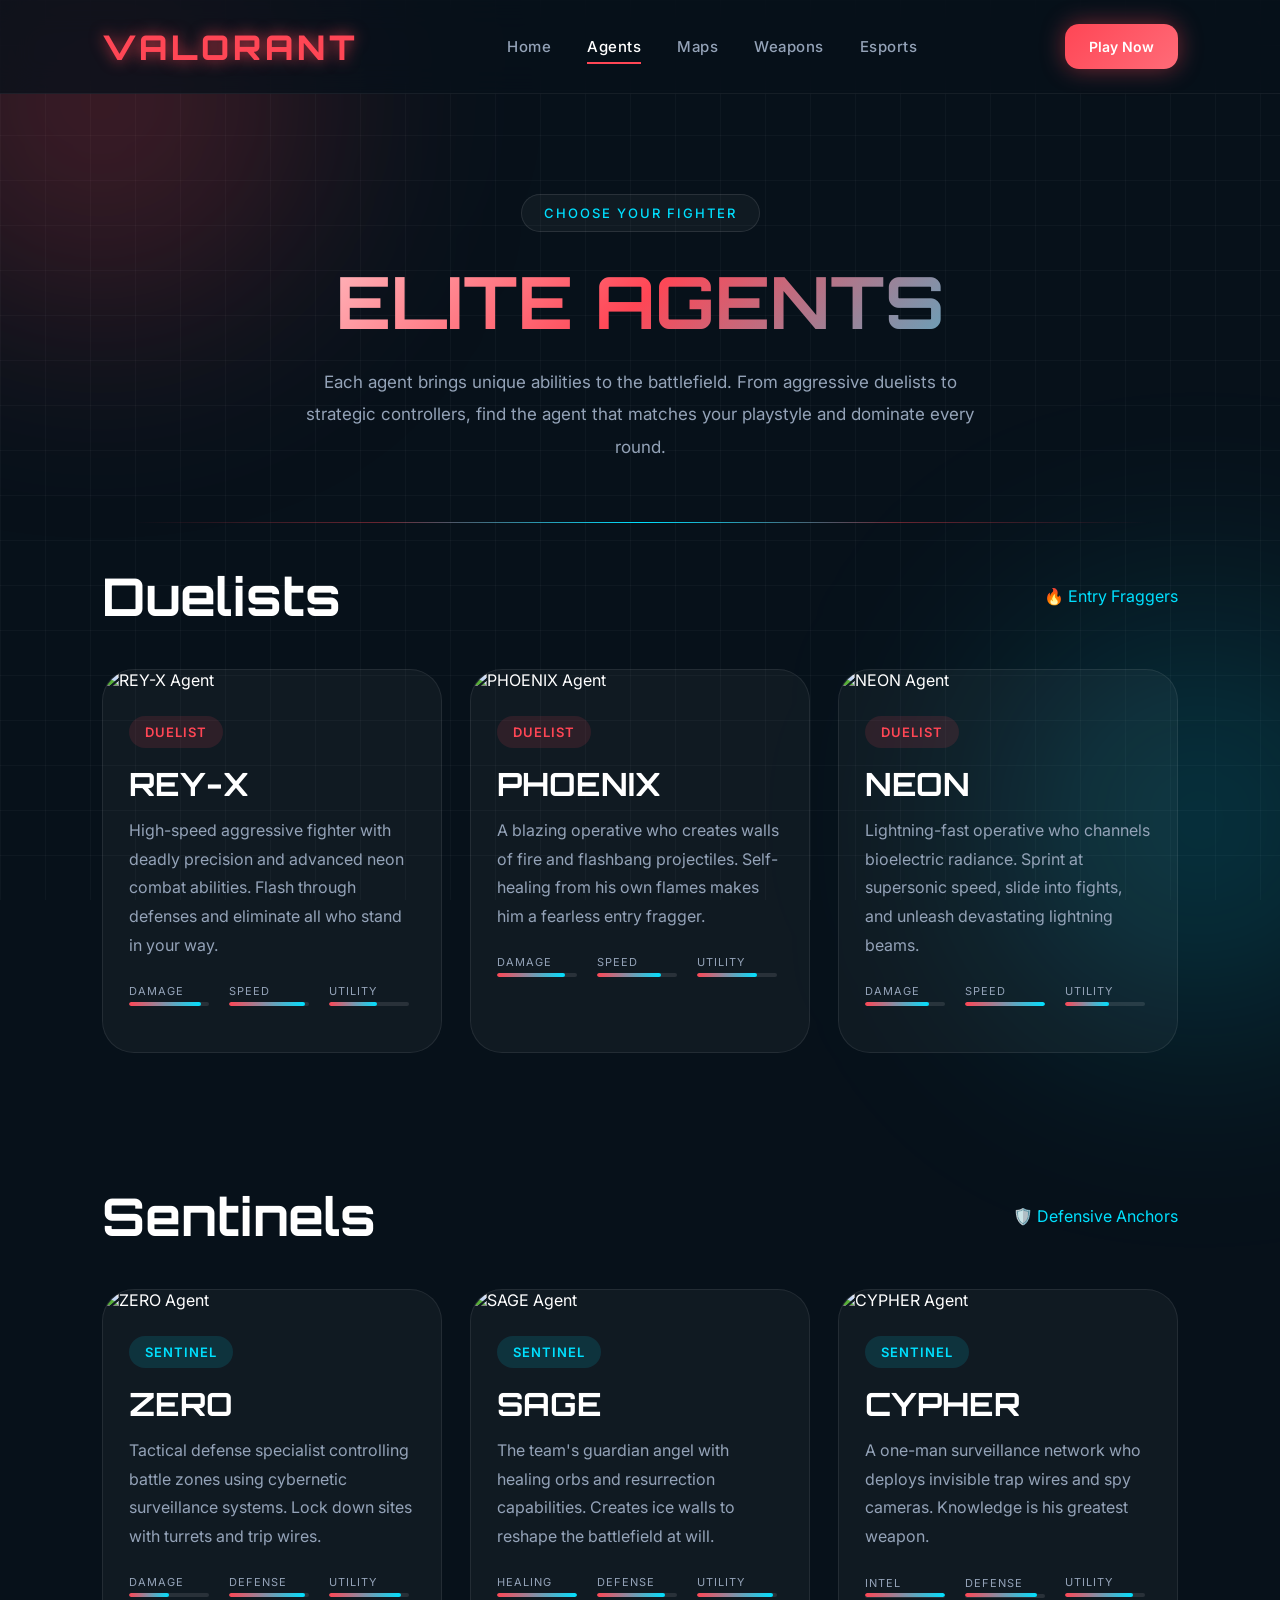
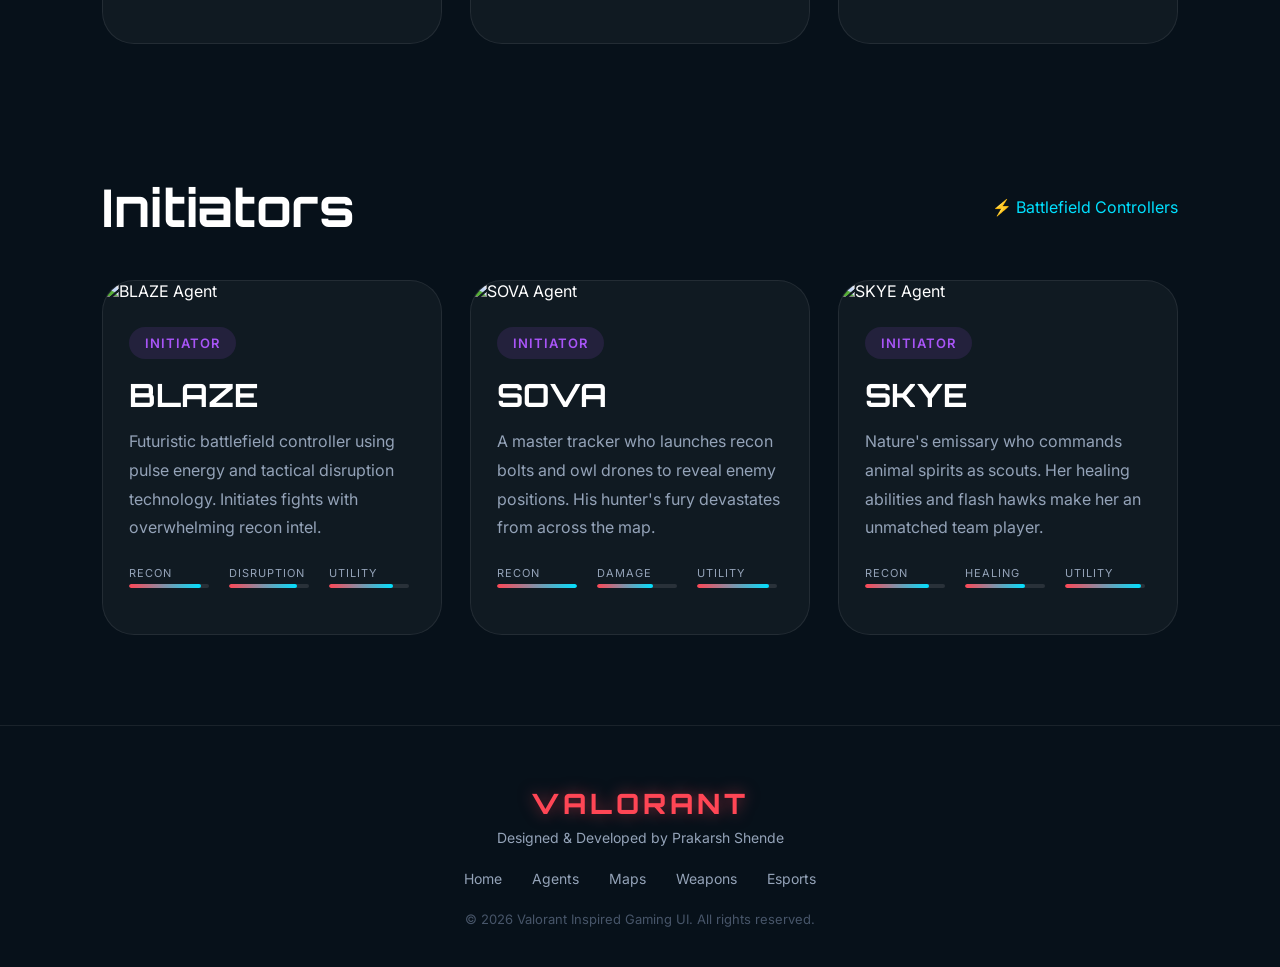
==== agents.html @ 0da6d556 "Valorant Tactical Gaming UI - Multi-page website with Agents, Maps, Weapons & Esports" ====
<!DOCTYPE html>
<html lang="en">
<head>
<meta charset="UTF-8">
<meta name="viewport" content="width=device-width, initial-scale=1.0">
<title>VALORANT // Agents — Choose Your Fighter</title>
<meta name="description" content="Explore all VALORANT agents — Duelists, Sentinels, Controllers, and Initiators. Master their unique abilities and dominate the battlefield.">
<link href="https://fonts.googleapis.com/css2?family=Orbitron:wght@400;500;700;800&family=Inter:wght@300;400;500;600;700&display=swap" rel="stylesheet">
<link rel="stylesheet" href="styles.css">
</head>
<body>

<div class="glow red"></div>
<div class="glow blue"></div>

<!-- NAVBAR -->
<nav>
    <a href="index.html" class="logo">VALORANT</a>
    <div class="menu">
        <a href="index.html">Home</a>
        <a href="agents.html" class="active">Agents</a>
        <a href="maps.html">Maps</a>
        <a href="weapons.html">Weapons</a>
        <a href="esports.html">Esports</a>
    </div>
    <a href="#" class="nav-btn">Play Now</a>
</nav>

<!-- PAGE HERO -->
<section class="page-hero fade-in">
    <small>CHOOSE YOUR FIGHTER</small>
    <h1>ELITE AGENTS</h1>
    <p>Each agent brings unique abilities to the battlefield. From aggressive duelists to strategic controllers, find the agent that matches your playstyle and dominate every round.</p>
</section>

<!-- DUELISTS -->
<section class="section fade-in">
    <div class="section-header">
        <h2>Duelists</h2>
        <span>🔥 Entry Fraggers</span>
    </div>
    <div class="grid">
        <div class="agent-card">
            <img src="https://images.unsplash.com/photo-1511512578047-dfb367046420?q=80&w=1200&auto=format&fit=crop" alt="REY-X Agent">
            <div class="agent-content">
                <div class="role">DUELIST</div>
                <h3>REY-X</h3>
                <p>High-speed aggressive fighter with deadly precision and advanced neon combat abilities. Flash through defenses and eliminate all who stand in your way.</p>
                <div class="weapon-stats" style="margin-bottom:20px;">
                    <div class="weapon-stat">
                        <label>Damage</label>
                        <div class="stat-bar"><div class="stat-fill" style="width:90%"></div></div>
                    </div>
                    <div class="weapon-stat">
                        <label>Speed</label>
                        <div class="stat-bar"><div class="stat-fill" style="width:95%"></div></div>
                    </div>
                    <div class="weapon-stat">
                        <label>Utility</label>
                        <div class="stat-bar"><div class="stat-fill" style="width:60%"></div></div>
                    </div>
                </div>
            </div>
        </div>
        <div class="agent-card">
            <img src="https://images.unsplash.com/photo-1560419015-7c427e8ae5ba?q=80&w=1200&auto=format&fit=crop" alt="PHOENIX Agent">
            <div class="agent-content">
                <div class="role">DUELIST</div>
                <h3>PHOENIX</h3>
                <p>A blazing operative who creates walls of fire and flashbang projectiles. Self-healing from his own flames makes him a fearless entry fragger.</p>
                <div class="weapon-stats" style="margin-bottom:20px;">
                    <div class="weapon-stat">
                        <label>Damage</label>
                        <div class="stat-bar"><div class="stat-fill" style="width:85%"></div></div>
                    </div>
                    <div class="weapon-stat">
                        <label>Speed</label>
                        <div class="stat-bar"><div class="stat-fill" style="width:80%"></div></div>
                    </div>
                    <div class="weapon-stat">
                        <label>Utility</label>
                        <div class="stat-bar"><div class="stat-fill" style="width:75%"></div></div>
                    </div>
                </div>
            </div>
        </div>
        <div class="agent-card">
            <img src="https://images.unsplash.com/photo-1614294149010-950b698f72c0?q=80&w=1200&auto=format&fit=crop" alt="NEON Agent">
            <div class="agent-content">
                <div class="role">DUELIST</div>
                <h3>NEON</h3>
                <p>Lightning-fast operative who channels bioelectric radiance. Sprint at supersonic speed, slide into fights, and unleash devastating lightning beams.</p>
                <div class="weapon-stats" style="margin-bottom:20px;">
                    <div class="weapon-stat">
                        <label>Damage</label>
                        <div class="stat-bar"><div class="stat-fill" style="width:80%"></div></div>
                    </div>
                    <div class="weapon-stat">
                        <label>Speed</label>
                        <div class="stat-bar"><div class="stat-fill" style="width:100%"></div></div>
                    </div>
                    <div class="weapon-stat">
                        <label>Utility</label>
                        <div class="stat-bar"><div class="stat-fill" style="width:55%"></div></div>
                    </div>
                </div>
            </div>
        </div>
    </div>
</section>

<!-- SENTINELS -->
<section class="section fade-in">
    <div class="section-header">
        <h2>Sentinels</h2>
        <span>🛡️ Defensive Anchors</span>
    </div>
    <div class="grid">
        <div class="agent-card">
            <img src="https://images.unsplash.com/photo-1542751110-97427bbecf20?q=80&w=1200&auto=format&fit=crop" alt="ZERO Agent">
            <div class="agent-content">
                <div class="role" style="background:rgba(0,224,255,0.12);color:var(--cyan);">SENTINEL</div>
                <h3>ZERO</h3>
                <p>Tactical defense specialist controlling battle zones using cybernetic surveillance systems. Lock down sites with turrets and trip wires.</p>
                <div class="weapon-stats" style="margin-bottom:20px;">
                    <div class="weapon-stat">
                        <label>Damage</label>
                        <div class="stat-bar"><div class="stat-fill" style="width:50%"></div></div>
                    </div>
                    <div class="weapon-stat">
                        <label>Defense</label>
                        <div class="stat-bar"><div class="stat-fill" style="width:95%"></div></div>
                    </div>
                    <div class="weapon-stat">
                        <label>Utility</label>
                        <div class="stat-bar"><div class="stat-fill" style="width:90%"></div></div>
                    </div>
                </div>
            </div>
        </div>
        <div class="agent-card">
            <img src="https://images.unsplash.com/photo-1550745165-9bc0b252726f?q=80&w=1200&auto=format&fit=crop" alt="SAGE Agent">
            <div class="agent-content">
                <div class="role" style="background:rgba(0,224,255,0.12);color:var(--cyan);">SENTINEL</div>
                <h3>SAGE</h3>
                <p>The team's guardian angel with healing orbs and resurrection capabilities. Creates ice walls to reshape the battlefield at will.</p>
                <div class="weapon-stats" style="margin-bottom:20px;">
                    <div class="weapon-stat">
                        <label>Healing</label>
                        <div class="stat-bar"><div class="stat-fill" style="width:100%"></div></div>
                    </div>
                    <div class="weapon-stat">
                        <label>Defense</label>
                        <div class="stat-bar"><div class="stat-fill" style="width:85%"></div></div>
                    </div>
                    <div class="weapon-stat">
                        <label>Utility</label>
                        <div class="stat-bar"><div class="stat-fill" style="width:95%"></div></div>
                    </div>
                </div>
            </div>
        </div>
        <div class="agent-card">
            <img src="https://images.unsplash.com/photo-1538481199705-c710c4e965fc?q=80&w=1200&auto=format&fit=crop" alt="CYPHER Agent">
            <div class="agent-content">
                <div class="role" style="background:rgba(0,224,255,0.12);color:var(--cyan);">SENTINEL</div>
                <h3>CYPHER</h3>
                <p>A one-man surveillance network who deploys invisible trap wires and spy cameras. Knowledge is his greatest weapon.</p>
                <div class="weapon-stats" style="margin-bottom:20px;">
                    <div class="weapon-stat">
                        <label>Intel</label>
                        <div class="stat-bar"><div class="stat-fill" style="width:100%"></div></div>
                    </div>
                    <div class="weapon-stat">
                        <label>Defense</label>
                        <div class="stat-bar"><div class="stat-fill" style="width:90%"></div></div>
                    </div>
                    <div class="weapon-stat">
                        <label>Utility</label>
                        <div class="stat-bar"><div class="stat-fill" style="width:85%"></div></div>
                    </div>
                </div>
            </div>
        </div>
    </div>
</section>

<!-- INITIATORS -->
<section class="section fade-in">
    <div class="section-header">
        <h2>Initiators</h2>
        <span>⚡ Battlefield Controllers</span>
    </div>
    <div class="grid">
        <div class="agent-card">
            <img src="https://images.unsplash.com/photo-1493711662062-fa541adb3fc8?q=80&w=1200&auto=format&fit=crop" alt="BLAZE Agent">
            <div class="agent-content">
                <div class="role" style="background:rgba(168,85,247,0.12);color:var(--purple);">INITIATOR</div>
                <h3>BLAZE</h3>
                <p>Futuristic battlefield controller using pulse energy and tactical disruption technology. Initiates fights with overwhelming recon intel.</p>
                <div class="weapon-stats" style="margin-bottom:20px;">
                    <div class="weapon-stat">
                        <label>Recon</label>
                        <div class="stat-bar"><div class="stat-fill" style="width:90%"></div></div>
                    </div>
                    <div class="weapon-stat">
                        <label>Disruption</label>
                        <div class="stat-bar"><div class="stat-fill" style="width:85%"></div></div>
                    </div>
                    <div class="weapon-stat">
                        <label>Utility</label>
                        <div class="stat-bar"><div class="stat-fill" style="width:80%"></div></div>
                    </div>
                </div>
            </div>
        </div>
        <div class="agent-card">
            <img src="https://images.unsplash.com/photo-1552820728-8b83bb6b2b28?q=80&w=1200&auto=format&fit=crop" alt="SOVA Agent">
            <div class="agent-content">
                <div class="role" style="background:rgba(168,85,247,0.12);color:var(--purple);">INITIATOR</div>
                <h3>SOVA</h3>
                <p>A master tracker who launches recon bolts and owl drones to reveal enemy positions. His hunter's fury devastates from across the map.</p>
                <div class="weapon-stats" style="margin-bottom:20px;">
                    <div class="weapon-stat">
                        <label>Recon</label>
                        <div class="stat-bar"><div class="stat-fill" style="width:100%"></div></div>
                    </div>
                    <div class="weapon-stat">
                        <label>Damage</label>
                        <div class="stat-bar"><div class="stat-fill" style="width:70%"></div></div>
                    </div>
                    <div class="weapon-stat">
                        <label>Utility</label>
                        <div class="stat-bar"><div class="stat-fill" style="width:90%"></div></div>
                    </div>
                </div>
            </div>
        </div>
        <div class="agent-card">
            <img src="https://images.unsplash.com/photo-1542332213-31f87348057f?q=80&w=1200&auto=format&fit=crop" alt="SKYE Agent">
            <div class="agent-content">
                <div class="role" style="background:rgba(168,85,247,0.12);color:var(--purple);">INITIATOR</div>
                <h3>SKYE</h3>
                <p>Nature's emissary who commands animal spirits as scouts. Her healing abilities and flash hawks make her an unmatched team player.</p>
                <div class="weapon-stats" style="margin-bottom:20px;">
                    <div class="weapon-stat">
                        <label>Recon</label>
                        <div class="stat-bar"><div class="stat-fill" style="width:80%"></div></div>
                    </div>
                    <div class="weapon-stat">
                        <label>Healing</label>
                        <div class="stat-bar"><div class="stat-fill" style="width:75%"></div></div>
                    </div>
                    <div class="weapon-stat">
                        <label>Utility</label>
                        <div class="stat-bar"><div class="stat-fill" style="width:95%"></div></div>
                    </div>
                </div>
            </div>
        </div>
    </div>
</section>

<!-- FOOTER -->
<footer>
    <div class="footer-content">
        <div class="footer-brand">
            <span class="footer-logo">VALORANT</span>
            <p>Designed & Developed by Prakarsh Shende</p>
        </div>
        <div class="footer-links">
            <a href="index.html">Home</a>
            <a href="agents.html">Agents</a>
            <a href="maps.html">Maps</a>
            <a href="weapons.html">Weapons</a>
            <a href="esports.html">Esports</a>
        </div>
        <p class="footer-copy">© 2026 Valorant Inspired Gaming UI. All rights reserved.</p>
    </div>
</footer>

</body>
</html>
---- styles.css ----
/* ═══════════════════════════════════════════════════════════ */
/*  VALORANT TACTICAL GAMING UI — Global Styles              */
/* ═══════════════════════════════════════════════════════════ */

* {
    margin: 0;
    padding: 0;
    box-sizing: border-box;
}

html {
    scroll-behavior: smooth;
}

:root {
    --bg: #07111a;
    --panel: #101b27;
    --card: #132130;
    --primary: #ff4655;
    --cyan: #00e0ff;
    --gold: #fbbf24;
    --green: #22c55e;
    --purple: #a855f7;
    --white: #ffffff;
    --muted: #94a3b8;
}

body {
    font-family: 'Inter', sans-serif;
    background: var(--bg);
    color: var(--white);
    overflow-x: hidden;
    position: relative;
    min-height: 100vh;
}

/* GRID BACKGROUND */
body::before {
    content: '';
    position: fixed;
    inset: 0;
    background-image:
        linear-gradient(rgba(255,255,255,0.03) 1px, transparent 1px),
        linear-gradient(90deg, rgba(255,255,255,0.03) 1px, transparent 1px);
    background-size: 45px 45px;
    z-index: -3;
}

/* GLOW EFFECTS */
.glow {
    position: fixed;
    border-radius: 50%;
    filter: blur(120px);
    z-index: -2;
    pointer-events: none;
}

.glow.red {
    width: 400px;
    height: 400px;
    background: rgba(255,70,85,0.25);
    top: -100px;
    left: -100px;
}

.glow.blue {
    width: 400px;
    height: 400px;
    background: rgba(0,224,255,0.18);
    bottom: -120px;
    right: -120px;
}

/* ═══════════════════════════════════════════════════════════ */
/*  NAVBAR                                                    */
/* ═══════════════════════════════════════════════════════════ */

nav {
    width: 100%;
    display: flex;
    justify-content: space-between;
    align-items: center;
    padding: 24px 8%;
    position: sticky;
    top: 0;
    z-index: 100;
    backdrop-filter: blur(16px);
    background: rgba(7,17,26,0.75);
    border-bottom: 1px solid rgba(255,255,255,0.06);
}

.logo {
    font-family: 'Orbitron', sans-serif;
    font-size: 34px;
    font-weight: 800;
    letter-spacing: 4px;
    color: var(--primary);
    text-shadow: 0 0 15px rgba(255,70,85,0.8);
    text-decoration: none;
    transition: 0.3s;
}

.logo:hover {
    text-shadow: 0 0 30px rgba(255,70,85,1);
}

.menu {
    display: flex;
    gap: 36px;
}

.menu a {
    text-decoration: none;
    color: var(--muted);
    font-size: 15px;
    font-weight: 500;
    position: relative;
    transition: 0.3s;
    letter-spacing: 0.5px;
}

.menu a::after {
    content: '';
    position: absolute;
    left: 0;
    bottom: -8px;
    width: 0;
    height: 2px;
    background: var(--primary);
    transition: 0.3s;
}

.menu a:hover::after,
.menu a.active::after {
    width: 100%;
}

.menu a:hover,
.menu a.active {
    color: var(--white);
}

.nav-btn {
    text-decoration: none;
    background: linear-gradient(135deg, var(--primary), #ff6b78);
    color: white;
    padding: 14px 24px;
    border-radius: 14px;
    font-weight: 600;
    box-shadow: 0 0 25px rgba(255,70,85,0.45);
    transition: 0.3s;
    font-size: 14px;
}

.nav-btn:hover {
    transform: translateY(-4px);
    box-shadow: 0 0 35px rgba(255,70,85,0.8);
}

/* ═══════════════════════════════════════════════════════════ */
/*  HERO                                                      */
/* ═══════════════════════════════════════════════════════════ */

.hero {
    min-height: 100vh;
    display: grid;
    grid-template-columns: 1.1fr 1fr;
    align-items: center;
    gap: 50px;
    padding: 60px 8%;
}

.hero-text small {
    display: inline-block;
    padding: 10px 18px;
    border: 1px solid rgba(255,255,255,0.1);
    background: rgba(255,255,255,0.04);
    border-radius: 30px;
    margin-bottom: 24px;
    color: var(--cyan);
    letter-spacing: 1px;
    font-size: 13px;
}

.hero-text h1 {
    font-family: 'Orbitron', sans-serif;
    font-size: 95px;
    line-height: 0.95;
    margin-bottom: 28px;
    background: linear-gradient(135deg, #ffffff, #ff4655, #00e0ff);
    -webkit-background-clip: text;
    -webkit-text-fill-color: transparent;
    background-clip: text;
}

.hero-text p {
    color: var(--muted);
    max-width: 620px;
    line-height: 1.9;
    margin-bottom: 36px;
    font-size: 16px;
}

.hero-buttons {
    display: flex;
    gap: 18px;
    flex-wrap: wrap;
}

.btn {
    padding: 16px 28px;
    border-radius: 16px;
    text-decoration: none;
    font-weight: 600;
    transition: 0.3s;
    font-size: 15px;
}

.primary {
    background: linear-gradient(135deg, var(--primary), #ff5b68);
    color: white;
    box-shadow: 0 0 25px rgba(255,70,85,0.5);
}

.primary:hover {
    transform: translateY(-5px);
    box-shadow: 0 0 35px rgba(255,70,85,0.7);
}

.secondary {
    border: 1px solid rgba(255,255,255,0.15);
    background: rgba(255,255,255,0.04);
    backdrop-filter: blur(10px);
    color: white;
}

.secondary:hover {
    border-color: var(--cyan);
    box-shadow: 0 0 25px rgba(0,224,255,0.45);
    transform: translateY(-5px);
}

/* HERO CARD */
.hero-card {
    display: flex;
    justify-content: center;
}

.character-card {
    width: 420px;
    background: rgba(255,255,255,0.05);
    border: 1px solid rgba(255,255,255,0.08);
    border-radius: 34px;
    overflow: hidden;
    backdrop-filter: blur(18px);
    position: relative;
    animation: float 6s ease-in-out infinite;
    box-shadow: 0 20px 50px rgba(0,0,0,0.45);
}

.character-card::before {
    content: '';
    position: absolute;
    inset: 0;
    border-radius: 34px;
    padding: 1px;
    background: linear-gradient(135deg, #ff4655, #00e0ff, #ff4655);
    -webkit-mask:
        linear-gradient(#fff 0 0) content-box,
        linear-gradient(#fff 0 0);
    -webkit-mask-composite: xor;
    mask-composite: exclude;
    pointer-events: none;
}

.character-card img {
    width: 100%;
    height: 520px;
    object-fit: cover;
}

.character-info {
    padding: 28px;
}

.character-info h2 {
    font-size: 38px;
    margin-bottom: 12px;
    font-family: 'Orbitron', sans-serif;
}

.character-info p {
    color: var(--muted);
    line-height: 1.8;
}

/* ═══════════════════════════════════════════════════════════ */
/*  STATS                                                     */
/* ═══════════════════════════════════════════════════════════ */

.stats {
    padding: 0 8% 90px;
    display: grid;
    grid-template-columns: repeat(auto-fit, minmax(240px, 1fr));
    gap: 24px;
}

.stat-box {
    background: rgba(255,255,255,0.04);
    border: 1px solid rgba(255,255,255,0.08);
    backdrop-filter: blur(14px);
    border-radius: 28px;
    padding: 30px;
    transition: 0.35s;
}

.stat-box:hover {
    transform: translateY(-8px);
    border-color: rgba(255,70,85,0.35);
    box-shadow: 0 10px 30px rgba(255,70,85,0.1);
}

.stat-box h2 {
    font-size: 42px;
    color: var(--primary);
    margin-bottom: 10px;
    font-family: 'Orbitron', sans-serif;
}

.stat-box p {
    color: var(--muted);
}

/* ═══════════════════════════════════════════════════════════ */
/*  SECTION                                                   */
/* ═══════════════════════════════════════════════════════════ */

.section {
    padding: 40px 8% 90px;
}

.section-header {
    display: flex;
    justify-content: space-between;
    align-items: center;
    margin-bottom: 40px;
}

.section-header h2 {
    font-family: 'Orbitron', sans-serif;
    font-size: 52px;
}

.section-header span {
    color: var(--cyan);
}

.section-link {
    color: var(--cyan);
    text-decoration: none;
    font-weight: 600;
    transition: 0.3s;
    font-size: 15px;
    display: inline-flex;
    align-items: center;
    gap: 6px;
}

.section-link:hover {
    color: var(--white);
    transform: translateX(5px);
}

/* ═══════════════════════════════════════════════════════════ */
/*  GRID                                                      */
/* ═══════════════════════════════════════════════════════════ */

.grid {
    display: grid;
    grid-template-columns: repeat(auto-fit, minmax(300px, 1fr));
    gap: 28px;
}

/* ═══════════════════════════════════════════════════════════ */
/*  AGENT CARD                                                */
/* ═══════════════════════════════════════════════════════════ */

.agent-card {
    background: rgba(255,255,255,0.04);
    border: 1px solid rgba(255,255,255,0.08);
    border-radius: 32px;
    overflow: hidden;
    position: relative;
    transition: 0.35s;
    backdrop-filter: blur(18px);
}

.agent-card:hover {
    transform: translateY(-10px);
    box-shadow: 0 0 40px rgba(255,70,85,0.18);
}

.agent-card img {
    width: 100%;
    height: 360px;
    object-fit: cover;
    transition: 0.4s;
}

.agent-card:hover img {
    transform: scale(1.05);
}

.agent-content {
    padding: 26px;
}

.role {
    display: inline-block;
    padding: 8px 16px;
    border-radius: 20px;
    background: rgba(255,70,85,0.12);
    color: var(--primary);
    margin-bottom: 16px;
    font-size: 13px;
    font-weight: 600;
    letter-spacing: 1px;
}

.agent-content h3 {
    font-size: 32px;
    margin-bottom: 12px;
    font-family: 'Orbitron', sans-serif;
}

.agent-content p {
    color: var(--muted);
    line-height: 1.8;
    margin-bottom: 24px;
}

.card-btn {
    display: inline-flex;
    align-items: center;
    gap: 8px;
    text-decoration: none;
    color: white;
    background: linear-gradient(135deg, var(--primary), #ff6b78);
    padding: 12px 20px;
    border-radius: 14px;
    transition: 0.3s;
    font-weight: 600;
    font-size: 14px;
}

.card-btn:hover {
    transform: translateX(5px);
    box-shadow: 0 0 20px rgba(255,70,85,0.5);
}

/* ═══════════════════════════════════════════════════════════ */
/*  PAGE HERO (for inner pages)                               */
/* ═══════════════════════════════════════════════════════════ */

.page-hero {
    padding: 100px 8% 60px;
    text-align: center;
    position: relative;
}

.page-hero::after {
    content: '';
    position: absolute;
    bottom: 0;
    left: 10%;
    right: 10%;
    height: 1px;
    background: linear-gradient(90deg, transparent, rgba(255,70,85,0.4), var(--cyan), rgba(255,70,85,0.4), transparent);
}

.page-hero small {
    display: inline-block;
    padding: 10px 22px;
    border: 1px solid rgba(255,255,255,0.1);
    background: rgba(255,255,255,0.04);
    border-radius: 30px;
    margin-bottom: 24px;
    color: var(--cyan);
    letter-spacing: 2px;
    font-size: 13px;
    font-weight: 500;
}

.page-hero h1 {
    font-family: 'Orbitron', sans-serif;
    font-size: 72px;
    margin-bottom: 20px;
    background: linear-gradient(135deg, #ffffff, #ff4655, #00e0ff);
    -webkit-background-clip: text;
    -webkit-text-fill-color: transparent;
    background-clip: text;
}

.page-hero p {
    color: var(--muted);
    max-width: 700px;
    margin: 0 auto;
    line-height: 1.9;
    font-size: 17px;
}

/* ═══════════════════════════════════════════════════════════ */
/*  WEAPON CARD                                               */
/* ═══════════════════════════════════════════════════════════ */

.weapon-card {
    background: rgba(255,255,255,0.04);
    border: 1px solid rgba(255,255,255,0.08);
    border-radius: 28px;
    padding: 32px;
    transition: 0.35s;
    backdrop-filter: blur(18px);
    position: relative;
    overflow: hidden;
}

.weapon-card::before {
    content: '';
    position: absolute;
    top: 0;
    left: 0;
    width: 4px;
    height: 100%;
    background: linear-gradient(180deg, var(--primary), var(--cyan));
    opacity: 0;
    transition: 0.35s;
}

.weapon-card:hover::before {
    opacity: 1;
}

.weapon-card:hover {
    transform: translateY(-8px);
    border-color: rgba(255,70,85,0.25);
    box-shadow: 0 10px 40px rgba(0,0,0,0.3);
}

.weapon-icon {
    font-size: 48px;
    margin-bottom: 20px;
    display: block;
}

.weapon-card h3 {
    font-family: 'Orbitron', sans-serif;
    font-size: 24px;
    margin-bottom: 8px;
}

.weapon-type {
    display: inline-block;
    padding: 6px 14px;
    border-radius: 16px;
    font-size: 12px;
    font-weight: 600;
    letter-spacing: 1px;
    margin-bottom: 16px;
}

.weapon-card p {
    color: var(--muted);
    line-height: 1.8;
    margin-bottom: 20px;
    font-size: 14px;
}

.weapon-stats {
    display: flex;
    gap: 20px;
    flex-wrap: wrap;
}

.weapon-stat {
    display: flex;
    flex-direction: column;
    gap: 4px;
}

.weapon-stat label {
    font-size: 11px;
    color: var(--muted);
    letter-spacing: 1px;
    text-transform: uppercase;
}

.stat-bar {
    width: 80px;
    height: 4px;
    background: rgba(255,255,255,0.1);
    border-radius: 10px;
    overflow: hidden;
}

.stat-fill {
    height: 100%;
    border-radius: 10px;
    background: linear-gradient(90deg, var(--primary), var(--cyan));
    transition: width 1s ease;
}

/* ═══════════════════════════════════════════════════════════ */
/*  ESPORTS STYLES                                            */
/* ═══════════════════════════════════════════════════════════ */

.tournament-card {
    background: rgba(255,255,255,0.04);
    border: 1px solid rgba(255,255,255,0.08);
    border-radius: 28px;
    overflow: hidden;
    transition: 0.35s;
    backdrop-filter: blur(18px);
}

.tournament-card:hover {
    transform: translateY(-8px);
    border-color: rgba(255,70,85,0.25);
    box-shadow: 0 10px 40px rgba(0,0,0,0.3);
}

.tournament-img {
    width: 100%;
    height: 220px;
    object-fit: cover;
}

.tournament-content {
    padding: 28px;
}

.tournament-badge {
    display: inline-block;
    padding: 6px 14px;
    border-radius: 16px;
    font-size: 12px;
    font-weight: 600;
    letter-spacing: 1px;
    margin-bottom: 16px;
}

.badge-live {
    background: rgba(255,70,85,0.15);
    color: var(--primary);
    animation: pulse-badge 2s ease-in-out infinite;
}

.badge-upcoming {
    background: rgba(0,224,255,0.12);
    color: var(--cyan);
}

.badge-completed {
    background: rgba(34,197,94,0.12);
    color: var(--green);
}

.tournament-content h3 {
    font-family: 'Orbitron', sans-serif;
    font-size: 22px;
    margin-bottom: 12px;
}

.tournament-content p {
    color: var(--muted);
    line-height: 1.8;
    margin-bottom: 20px;
    font-size: 14px;
}

.tournament-meta {
    display: flex;
    gap: 24px;
    flex-wrap: wrap;
    margin-bottom: 20px;
}

.meta-item {
    display: flex;
    align-items: center;
    gap: 8px;
    color: var(--muted);
    font-size: 13px;
}

.meta-icon {
    font-size: 16px;
}

.standings-table {
    width: 100%;
    border-collapse: collapse;
    margin-top: 20px;
}

.standings-table th {
    text-align: left;
    padding: 14px 20px;
    font-family: 'Orbitron', sans-serif;
    font-size: 12px;
    letter-spacing: 2px;
    color: var(--cyan);
    background: rgba(255,255,255,0.03);
    border-bottom: 1px solid rgba(255,255,255,0.08);
}

.standings-table td {
    padding: 16px 20px;
    border-bottom: 1px solid rgba(255,255,255,0.04);
    font-size: 14px;
}

.standings-table tr {
    transition: 0.3s;
}

.standings-table tbody tr:hover {
    background: rgba(255,70,85,0.06);
}

.rank {
    font-family: 'Orbitron', sans-serif;
    font-weight: 700;
    color: var(--primary);
}

.team-name {
    display: flex;
    align-items: center;
    gap: 10px;
    font-weight: 600;
}

.team-logo {
    width: 28px;
    height: 28px;
    border-radius: 8px;
    background: rgba(255,255,255,0.1);
    display: flex;
    align-items: center;
    justify-content: center;
    font-size: 14px;
}

.win {
    color: var(--green);
}

.loss {
    color: var(--primary);
}

/* ═══════════════════════════════════════════════════════════ */
/*  MAP DETAIL STYLES                                         */
/* ═══════════════════════════════════════════════════════════ */

.map-card {
    background: rgba(255,255,255,0.04);
    border: 1px solid rgba(255,255,255,0.08);
    border-radius: 28px;
    overflow: hidden;
    transition: 0.35s;
    backdrop-filter: blur(18px);
}

.map-card:hover {
    transform: translateY(-8px);
    border-color: rgba(0,224,255,0.3);
    box-shadow: 0 10px 40px rgba(0,224,255,0.1);
}

.map-card img {
    width: 100%;
    height: 260px;
    object-fit: cover;
    transition: 0.4s;
}

.map-card:hover img {
    transform: scale(1.05);
}

.map-content {
    padding: 28px;
}

.map-type {
    display: inline-block;
    padding: 6px 14px;
    border-radius: 16px;
    background: rgba(0,224,255,0.12);
    color: var(--cyan);
    font-size: 12px;
    font-weight: 600;
    letter-spacing: 1px;
    margin-bottom: 16px;
}

.map-content h3 {
    font-family: 'Orbitron', sans-serif;
    font-size: 26px;
    margin-bottom: 12px;
}

.map-content p {
    color: var(--muted);
    line-height: 1.8;
    margin-bottom: 20px;
    font-size: 14px;
}

.map-details {
    display: flex;
    gap: 20px;
    flex-wrap: wrap;
}

.map-detail {
    display: flex;
    flex-direction: column;
    gap: 4px;
}

.map-detail label {
    font-size: 11px;
    color: var(--muted);
    letter-spacing: 1px;
    text-transform: uppercase;
}

.map-detail span {
    font-weight: 600;
    font-size: 14px;
    color: var(--white);
}

/* ═══════════════════════════════════════════════════════════ */
/*  FULL-WIDTH TABLE WRAPPER                                  */
/* ═══════════════════════════════════════════════════════════ */

.table-wrapper {
    background: rgba(255,255,255,0.04);
    border: 1px solid rgba(255,255,255,0.08);
    border-radius: 28px;
    overflow: hidden;
    backdrop-filter: blur(18px);
}

/* ═══════════════════════════════════════════════════════════ */
/*  FOOTER                                                    */
/* ═══════════════════════════════════════════════════════════ */

footer {
    padding: 60px 8% 40px;
    text-align: center;
    border-top: 1px solid rgba(255,255,255,0.08);
}

.footer-content {
    display: flex;
    flex-direction: column;
    align-items: center;
    gap: 24px;
}

.footer-logo {
    font-family: 'Orbitron', sans-serif;
    font-size: 28px;
    font-weight: 800;
    letter-spacing: 4px;
    color: var(--primary);
    text-shadow: 0 0 15px rgba(255,70,85,0.5);
}

.footer-brand p {
    color: var(--muted);
    margin-top: 8px;
    font-size: 14px;
}

.footer-links {
    display: flex;
    gap: 30px;
    flex-wrap: wrap;
    justify-content: center;
}

.footer-links a {
    color: var(--muted);
    text-decoration: none;
    font-size: 14px;
    transition: 0.3s;
}

.footer-links a:hover {
    color: var(--white);
}

.footer-copy {
    color: #475569;
    font-size: 13px;
}

/* ═══════════════════════════════════════════════════════════ */
/*  SCROLLBAR                                                 */
/* ═══════════════════════════════════════════════════════════ */

::-webkit-scrollbar {
    width: 10px;
}

::-webkit-scrollbar-track {
    background: #111827;
}

::-webkit-scrollbar-thumb {
    background: var(--primary);
    border-radius: 20px;
}

/* ═══════════════════════════════════════════════════════════ */
/*  ANIMATIONS                                                */
/* ═══════════════════════════════════════════════════════════ */

@keyframes float {
    0%   { transform: translateY(0px); }
    50%  { transform: translateY(-14px); }
    100% { transform: translateY(0px); }
}

@keyframes pulse-badge {
    0%, 100% { opacity: 1; }
    50%      { opacity: 0.6; }
}

@keyframes fadeInUp {
    from {
        opacity: 0;
        transform: translateY(30px);
    }
    to {
        opacity: 1;
        transform: translateY(0);
    }
}

.fade-in {
    animation: fadeInUp 0.6s ease forwards;
}

/* ═══════════════════════════════════════════════════════════ */
/*  RESPONSIVE                                                */
/* ═══════════════════════════════════════════════════════════ */

@media (max-width: 1000px) {
    .hero {
        grid-template-columns: 1fr;
        text-align: center;
    }

    .hero-buttons {
        justify-content: center;
    }

    .menu {
        display: none;
    }

    .hero-text h1 {
        font-size: 70px;
    }

    .page-hero h1 {
        font-size: 52px;
    }
}

@media (max-width: 600px) {
    .hero-text h1 {
        font-size: 48px;
    }

    .section-header h2 {
        font-size: 34px;
    }

    .section-header {
        flex-direction: column;
        gap: 16px;
        text-align: center;
    }

    .character-card {
        width: 100%;
    }

    .hero,
    .section,
    .stats {
        padding-left: 5%;
        padding-right: 5%;
    }

    .page-hero {
        padding: 80px 5% 40px;
    }

    .page-hero h1 {
        font-size: 36px;
    }

    .standings-table {
        font-size: 13px;
    }

    .standings-table th,
    .standings-table td {
        padding: 10px 12px;
    }
}
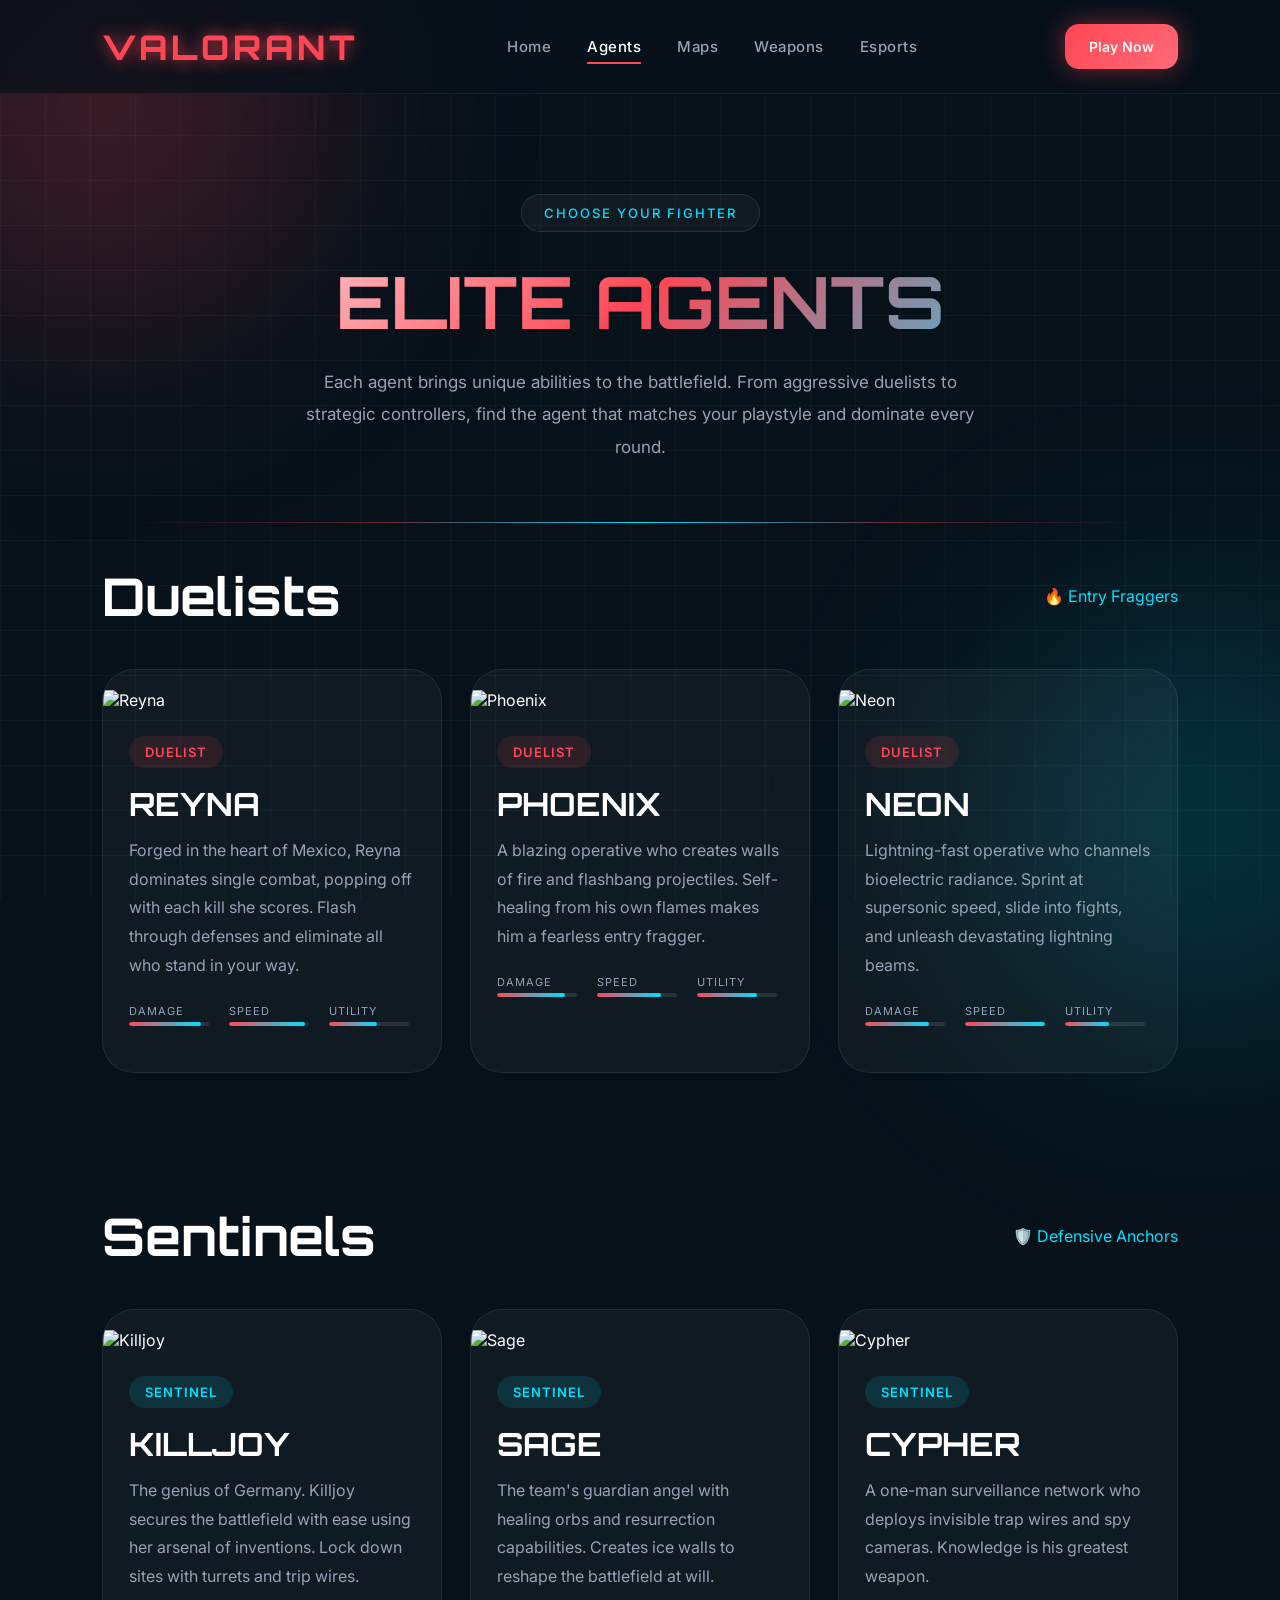
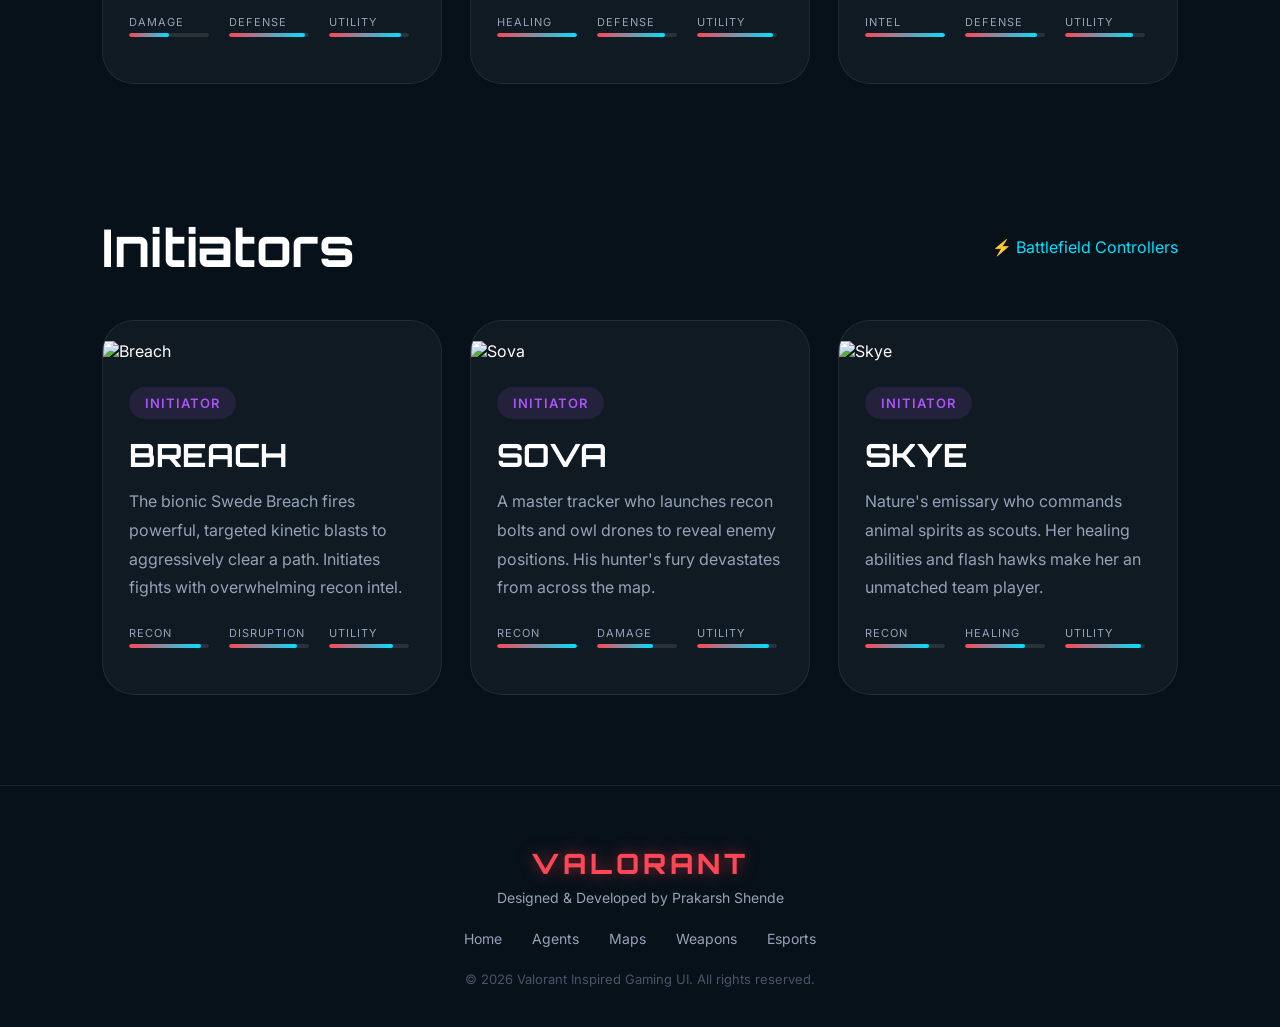
==== commit 1c85d860: "Integrated official Valorant API images for agents, maps, and weapons" ====
--- a/agents.html
+++ b/agents.html
@@ -41,11 +41,11 @@
     </div>
     <div class="grid">
         <div class="agent-card">
-            <img src="https://images.unsplash.com/photo-1511512578047-dfb367046420?q=80&w=1200&auto=format&fit=crop" alt="REY-X Agent">
+            <img src="https://media.valorant-api.com/agents/a3bfb853-43b2-7238-a4f1-ad90e9e46bcc/fullportrait.png" alt="Reyna" style="object-fit: contain; padding-top: 20px;">
             <div class="agent-content">
                 <div class="role">DUELIST</div>
-                <h3>REY-X</h3>
-                <p>High-speed aggressive fighter with deadly precision and advanced neon combat abilities. Flash through defenses and eliminate all who stand in your way.</p>
+                <h3>REYNA</h3>
+                <p>Forged in the heart of Mexico, Reyna dominates single combat, popping off with each kill she scores. Flash through defenses and eliminate all who stand in your way.</p>
                 <div class="weapon-stats" style="margin-bottom:20px;">
                     <div class="weapon-stat">
                         <label>Damage</label>
@@ -63,7 +63,7 @@
             </div>
         </div>
         <div class="agent-card">
-            <img src="https://images.unsplash.com/photo-1560419015-7c427e8ae5ba?q=80&w=1200&auto=format&fit=crop" alt="PHOENIX Agent">
+            <img src="https://media.valorant-api.com/agents/eb93336a-449b-9c1b-0a54-a891f7921d69/fullportrait.png" alt="Phoenix" style="object-fit: contain; padding-top: 20px;">
             <div class="agent-content">
                 <div class="role">DUELIST</div>
                 <h3>PHOENIX</h3>
@@ -85,7 +85,7 @@
             </div>
         </div>
         <div class="agent-card">
-            <img src="https://images.unsplash.com/photo-1614294149010-950b698f72c0?q=80&w=1200&auto=format&fit=crop" alt="NEON Agent">
+            <img src="https://media.valorant-api.com/agents/bb2a4828-46eb-8cd1-e765-15848195d751/fullportrait.png" alt="Neon" style="object-fit: contain; padding-top: 20px;">
             <div class="agent-content">
                 <div class="role">DUELIST</div>
                 <h3>NEON</h3>
@@ -117,11 +117,11 @@
     </div>
     <div class="grid">
         <div class="agent-card">
-            <img src="https://images.unsplash.com/photo-1542751110-97427bbecf20?q=80&w=1200&auto=format&fit=crop" alt="ZERO Agent">
+            <img src="https://media.valorant-api.com/agents/1e58de9c-4950-5125-93e9-a0aee9f98746/fullportrait.png" alt="Killjoy" style="object-fit: contain; padding-top: 20px;">
             <div class="agent-content">
                 <div class="role" style="background:rgba(0,224,255,0.12);color:var(--cyan);">SENTINEL</div>
-                <h3>ZERO</h3>
-                <p>Tactical defense specialist controlling battle zones using cybernetic surveillance systems. Lock down sites with turrets and trip wires.</p>
+                <h3>KILLJOY</h3>
+                <p>The genius of Germany. Killjoy secures the battlefield with ease using her arsenal of inventions. Lock down sites with turrets and trip wires.</p>
                 <div class="weapon-stats" style="margin-bottom:20px;">
                     <div class="weapon-stat">
                         <label>Damage</label>
@@ -139,7 +139,7 @@
             </div>
         </div>
         <div class="agent-card">
-            <img src="https://images.unsplash.com/photo-1550745165-9bc0b252726f?q=80&w=1200&auto=format&fit=crop" alt="SAGE Agent">
+            <img src="https://media.valorant-api.com/agents/569fdd95-4d10-43ab-ca70-79becc718b46/fullportrait.png" alt="Sage" style="object-fit: contain; padding-top: 20px;">
             <div class="agent-content">
                 <div class="role" style="background:rgba(0,224,255,0.12);color:var(--cyan);">SENTINEL</div>
                 <h3>SAGE</h3>
@@ -161,7 +161,7 @@
             </div>
         </div>
         <div class="agent-card">
-            <img src="https://images.unsplash.com/photo-1538481199705-c710c4e965fc?q=80&w=1200&auto=format&fit=crop" alt="CYPHER Agent">
+            <img src="https://media.valorant-api.com/agents/117ed9e3-49f3-6512-3ccf-0cada7e3823b/fullportrait.png" alt="Cypher" style="object-fit: contain; padding-top: 20px;">
             <div class="agent-content">
                 <div class="role" style="background:rgba(0,224,255,0.12);color:var(--cyan);">SENTINEL</div>
                 <h3>CYPHER</h3>
@@ -193,11 +193,11 @@
     </div>
     <div class="grid">
         <div class="agent-card">
-            <img src="https://images.unsplash.com/photo-1493711662062-fa541adb3fc8?q=80&w=1200&auto=format&fit=crop" alt="BLAZE Agent">
+            <img src="https://media.valorant-api.com/agents/5f8d3a7f-467b-97f3-062c-13acf203c006/fullportrait.png" alt="Breach" style="object-fit: contain; padding-top: 20px;">
             <div class="agent-content">
                 <div class="role" style="background:rgba(168,85,247,0.12);color:var(--purple);">INITIATOR</div>
-                <h3>BLAZE</h3>
-                <p>Futuristic battlefield controller using pulse energy and tactical disruption technology. Initiates fights with overwhelming recon intel.</p>
+                <h3>BREACH</h3>
+                <p>The bionic Swede Breach fires powerful, targeted kinetic blasts to aggressively clear a path. Initiates fights with overwhelming recon intel.</p>
                 <div class="weapon-stats" style="margin-bottom:20px;">
                     <div class="weapon-stat">
                         <label>Recon</label>
@@ -215,7 +215,7 @@
             </div>
         </div>
         <div class="agent-card">
-            <img src="https://images.unsplash.com/photo-1552820728-8b83bb6b2b28?q=80&w=1200&auto=format&fit=crop" alt="SOVA Agent">
+            <img src="https://media.valorant-api.com/agents/320b2a48-4d9b-a075-30f1-1f93a9b638fa/fullportrait.png" alt="Sova" style="object-fit: contain; padding-top: 20px;">
             <div class="agent-content">
                 <div class="role" style="background:rgba(168,85,247,0.12);color:var(--purple);">INITIATOR</div>
                 <h3>SOVA</h3>
@@ -237,7 +237,7 @@
             </div>
         </div>
         <div class="agent-card">
-            <img src="https://images.unsplash.com/photo-1542332213-31f87348057f?q=80&w=1200&auto=format&fit=crop" alt="SKYE Agent">
+            <img src="https://media.valorant-api.com/agents/6f2a04ca-43e0-be17-7f36-b3908627744d/fullportrait.png" alt="Skye" style="object-fit: contain; padding-top: 20px;">
             <div class="agent-content">
                 <div class="role" style="background:rgba(168,85,247,0.12);color:var(--purple);">INITIATOR</div>
                 <h3>SKYE</h3>
